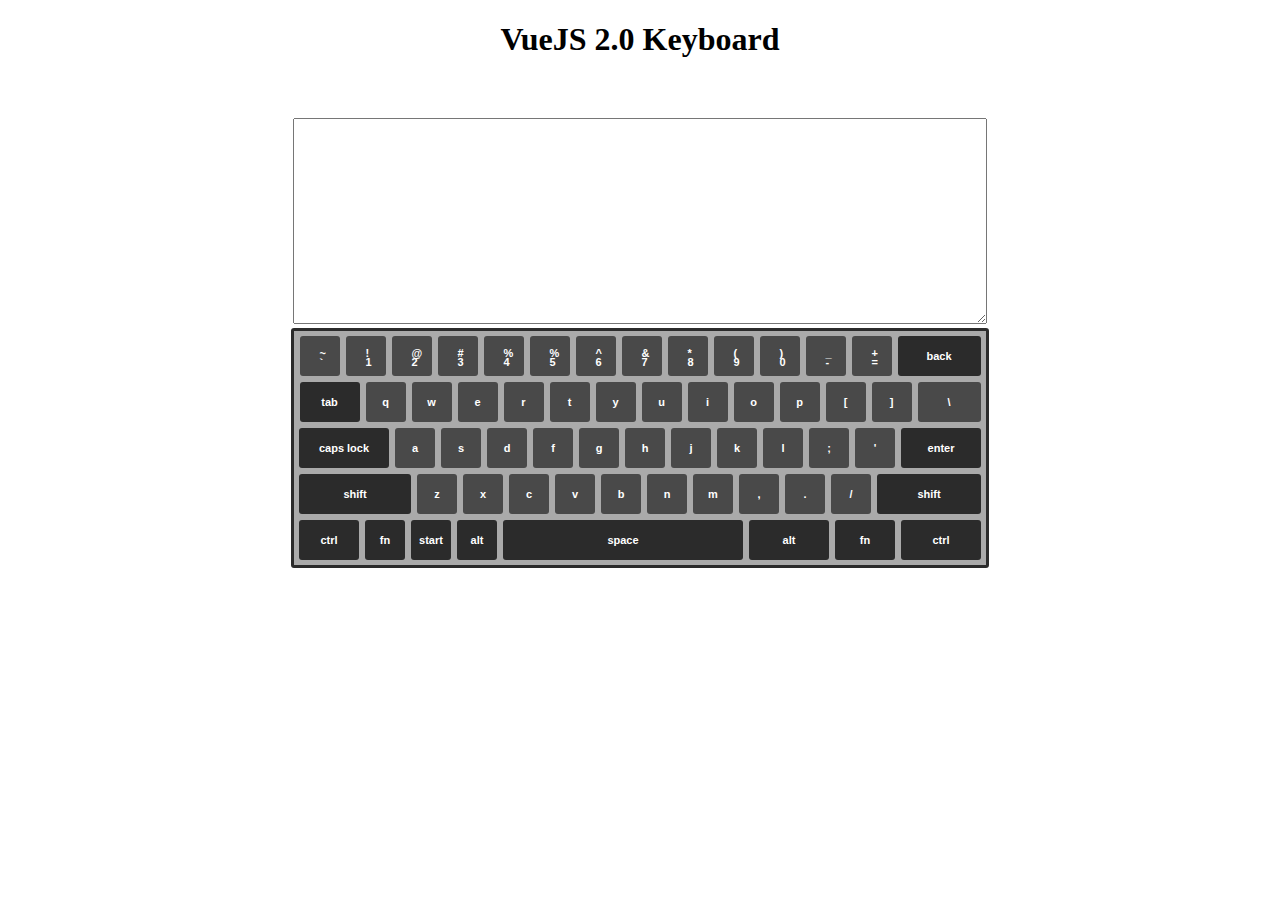
==== vuejs/2.0/keyboard/index.html @ c47b21d6 "keyboard folder" ====
<!DOCTYPE html><html><head><meta charset=utf-8><meta name=viewport content="width=device-width,initial-scale=1"><title>keyboard</title><link href=/static/css/app.553776b894fe10fd418baedc23fb1d78.css rel=stylesheet></head><body><div style="text-align:center"><h1>VueJS 2.0 Keyboard</h1></div><div id=app></div><script type=text/javascript src=/static/js/manifest.2ae2e69a05c33dfc65f8.js></script><script type=text/javascript src=/static/js/vendor.82e1a6136fbd4543b483.js></script><script type=text/javascript src=/static/js/app.24cdd771fc1921837d20.js></script></body></html>
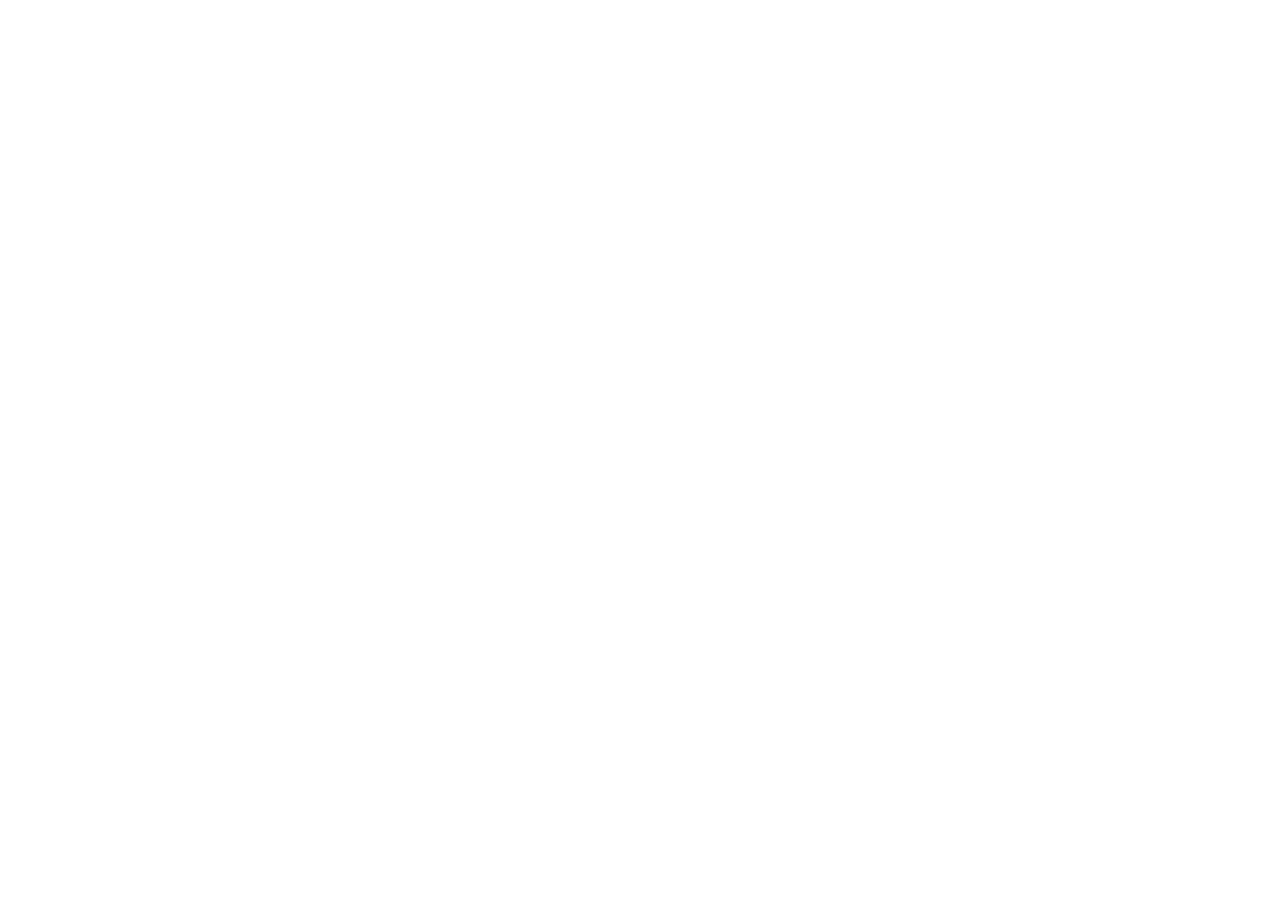
==== commit 7d816a21: "css nudge keys" ====
--- a/vuejs/2.0/keyboard/index.html
+++ b/vuejs/2.0/keyboard/index.html
@@ -1 +1 @@
-<!DOCTYPE html><html><head><meta charset=utf-8><meta name=viewport content="width=device-width,initial-scale=1"><title>keyboard</title><link href=/static/css/app.553776b894fe10fd418baedc23fb1d78.css rel=stylesheet></head><body><div style="text-align:center"><h1>VueJS 2.0 Keyboard</h1></div><div id=app></div><script type=text/javascript src=/static/js/manifest.2ae2e69a05c33dfc65f8.js></script><script type=text/javascript src=/static/js/vendor.82e1a6136fbd4543b483.js></script><script type=text/javascript src=/static/js/app.24cdd771fc1921837d20.js></script></body></html>+<!DOCTYPE html><html><head><meta charset=utf-8><meta name=viewport content="width=device-width,initial-scale=1"><title>keyboard</title><link href=/static/css/app.b789c4ef23cfe867e96b0aab82b61529.css rel=stylesheet></head><body><div id=app></div><script type=text/javascript src=/static/js/manifest.2ae2e69a05c33dfc65f8.js></script><script type=text/javascript src=/static/js/vendor.82e1a6136fbd4543b483.js></script><script type=text/javascript src=/static/js/app.35f2ed14e361697d022e.js></script></body></html>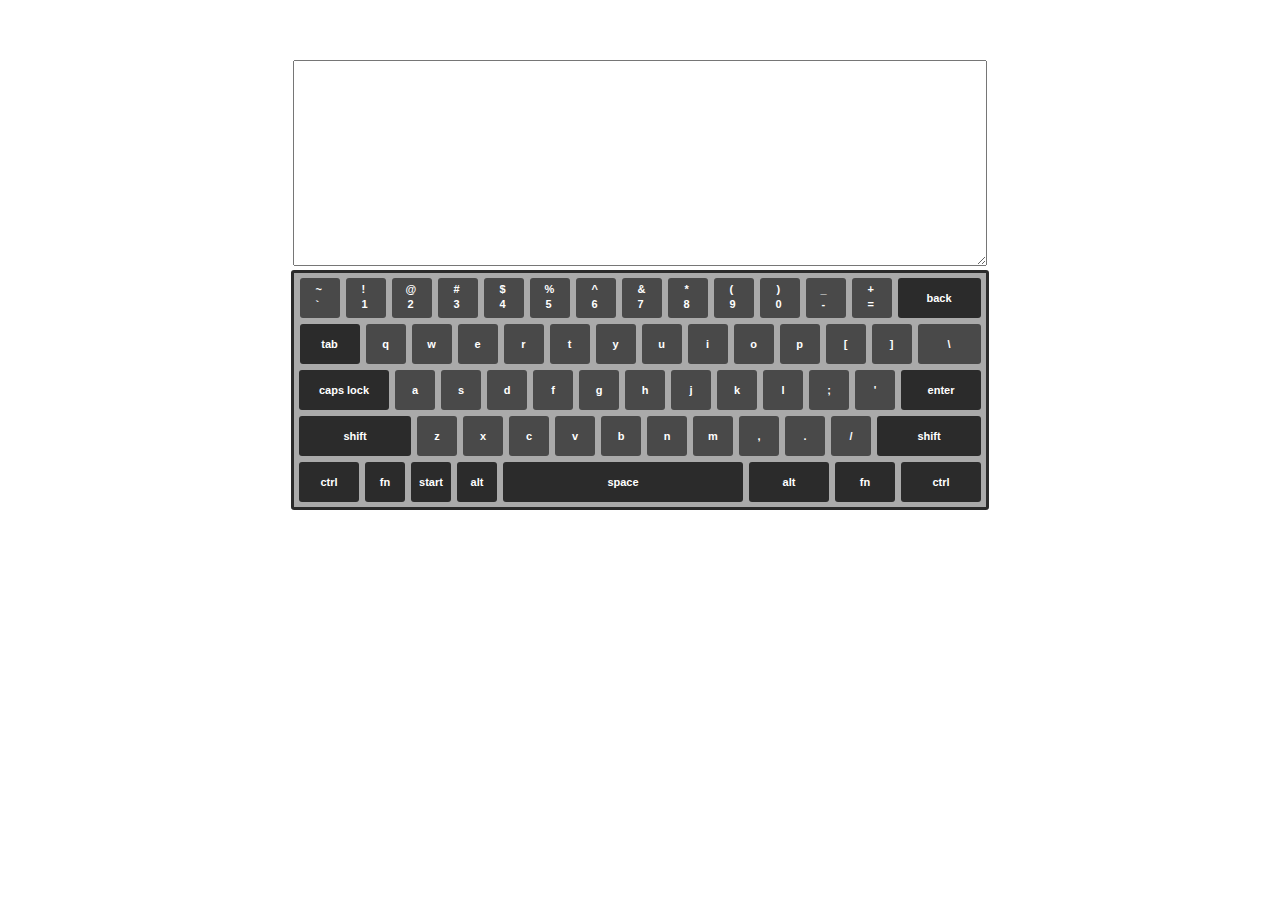
==== commit 30d337c7: "fix path" ====
--- a/vuejs/2.0/keyboard/index.html
+++ b/vuejs/2.0/keyboard/index.html
@@ -1 +1 @@
-<!DOCTYPE html><html><head><meta charset=utf-8><meta name=viewport content="width=device-width,initial-scale=1"><title>keyboard</title><link href=/static/css/app.b789c4ef23cfe867e96b0aab82b61529.css rel=stylesheet></head><body><div id=app></div><script type=text/javascript src=/static/js/manifest.2ae2e69a05c33dfc65f8.js></script><script type=text/javascript src=/static/js/vendor.82e1a6136fbd4543b483.js></script><script type=text/javascript src=/static/js/app.35f2ed14e361697d022e.js></script></body></html>+<!DOCTYPE html><html><head><meta charset=utf-8><meta name=viewport content="width=device-width,initial-scale=1"><title>keyboard</title><link href=/vuejs/2.0/keyboard/static/css/app.b789c4ef23cfe867e96b0aab82b61529.css rel=stylesheet></head><body><div id=app></div><script type=text/javascript src=/vuejs/2.0/keyboard/static/js/manifest.2ae2e69a05c33dfc65f8.js></script><script type=text/javascript src=/vuejs/2.0/keyboard/static/js/vendor.82e1a6136fbd4543b483.js></script><script type=text/javascript src=/vuejs/2.0/keyboard/static/js/app.35f2ed14e361697d022e.js></script></body></html>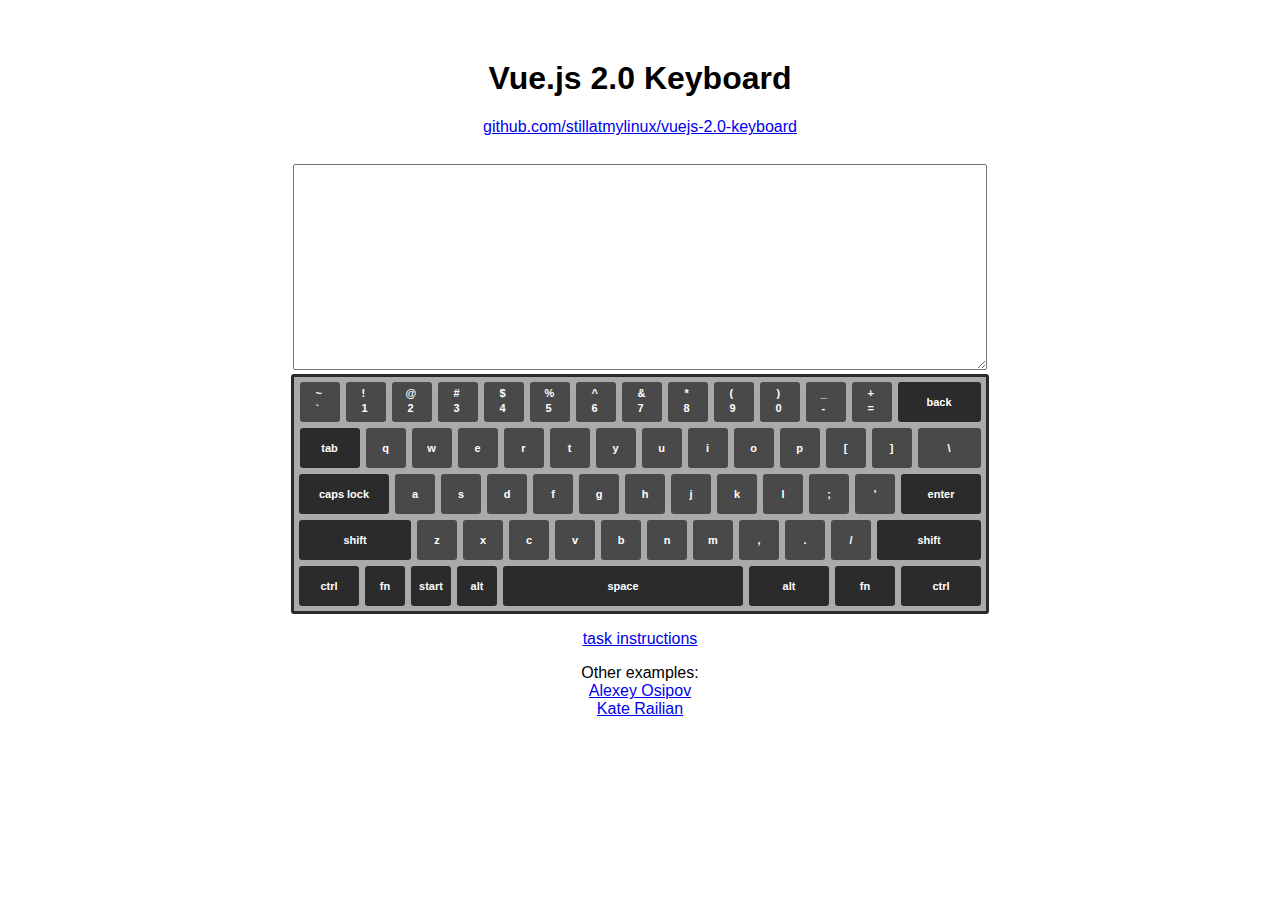
==== commit 3e5e3fa5: "documentation" ====
--- a/vuejs/2.0/keyboard/index.html
+++ b/vuejs/2.0/keyboard/index.html
@@ -1 +1,8 @@
-<!DOCTYPE html><html><head><meta charset=utf-8><meta name=viewport content="width=device-width,initial-scale=1"><title>keyboard</title><link href=/vuejs/2.0/keyboard/static/css/app.b789c4ef23cfe867e96b0aab82b61529.css rel=stylesheet></head><body><div id=app></div><script type=text/javascript src=/vuejs/2.0/keyboard/static/js/manifest.2ae2e69a05c33dfc65f8.js></script><script type=text/javascript src=/vuejs/2.0/keyboard/static/js/vendor.82e1a6136fbd4543b483.js></script><script type=text/javascript src=/vuejs/2.0/keyboard/static/js/app.35f2ed14e361697d022e.js></script></body></html>+<!DOCTYPE html><html><head><meta charset=utf-8><meta name=viewport content="width=device-width,initial-scale=1"><title>keyboard</title><style>h1 {
+        font-size: 32px;
+      }
+      body {
+        font-family: 'Avenir', Helvetica, Arial, sans-serif;
+        margin-top: 60px;
+        text-align: center;
+      }</style><link href=/vuejs/2.0/keyboard/static/css/app.1578d96c35ef1c3e43ae4e560a160c8c.css rel=stylesheet></head><body><header><h1>Vue.js 2.0 Keyboard</h1><p><a href=https://github.com/stillatmylinux/vuejs-2.0-keyboard target=_blank>github.com/stillatmylinux/vuejs-2.0-keyboard</a></p></header><div id=app></div><p><a href=https://github.com/rolling-scopes-school/tasks/blob/master/tasks/codejam-virtual-keyboard.md target=_blank>task instructions</a></p><p>Other examples:<br><a href=https://algoritmiks.github.io/virtual-keyboard/ >Alexey Osipov</a><br><a href=https://kotiknalune.github.io/virtual-keyboard/ >Kate Railian</a></p><script type=text/javascript src=/vuejs/2.0/keyboard/static/js/manifest.2ae2e69a05c33dfc65f8.js></script><script type=text/javascript src=/vuejs/2.0/keyboard/static/js/vendor.82e1a6136fbd4543b483.js></script><script type=text/javascript src=/vuejs/2.0/keyboard/static/js/app.ba7ce1cdb2fd56810b73.js></script></body></html>